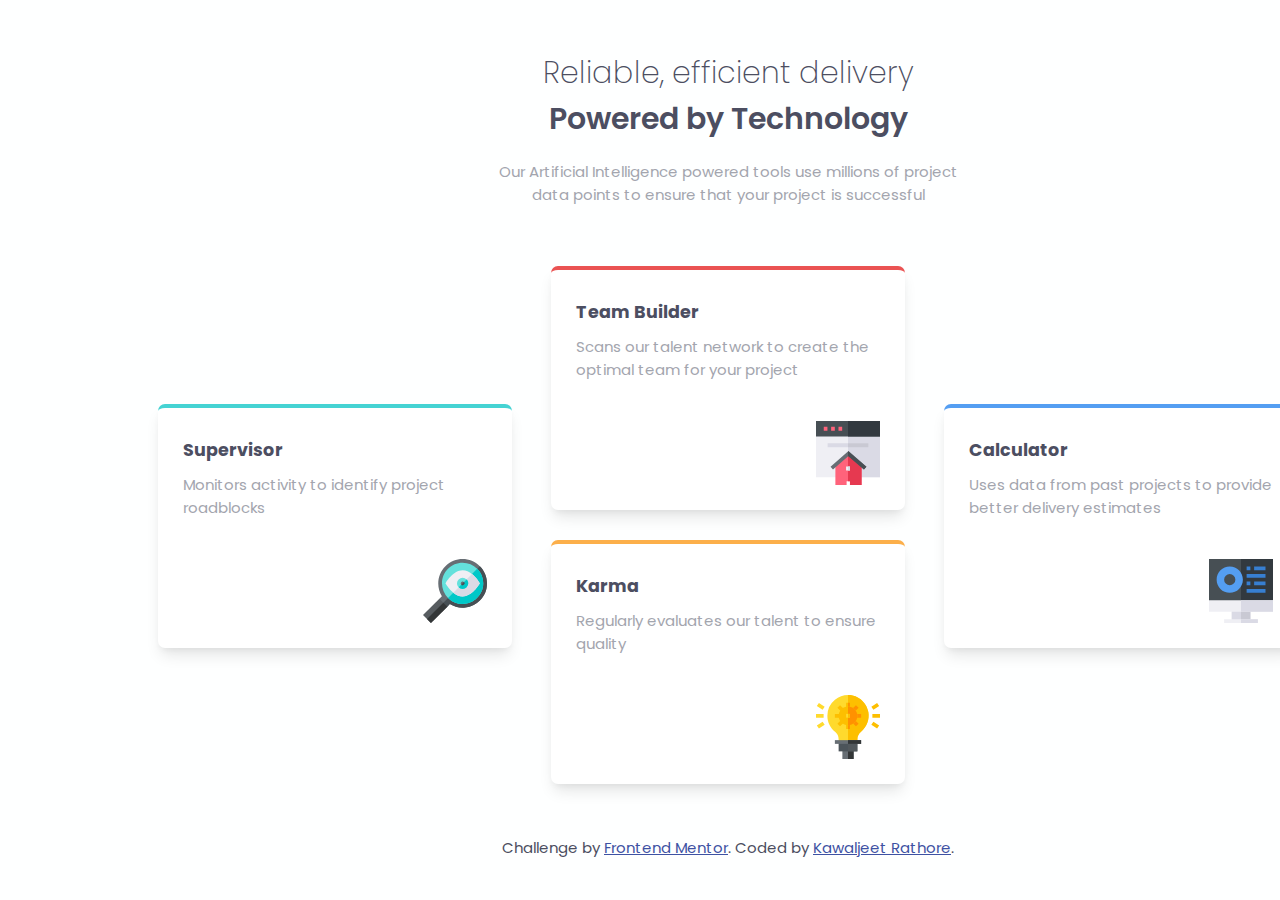
==== 1)Four card feature section/index.html @ 3c79111d "Add files via upload" ====
<!DOCTYPE html>
<html lang="en">
<head>
    <meta charset="UTF-8">
    <!-- <meta name="viewport" content="width=device-width, initial-scale=1.0">
    <meta http-equiv="X-UA-Compatible" content="ie=edge"> -->
    <title>Four card feature section</title>
    <link rel="icon" href="images/favicon-32x32.png">
    <link rel="stylesheet" href="styles.css">
    <link href="https://fonts.googleapis.com/css?family=Poppins:200,400,600&display=swap" rel="stylesheet">    
</head>
<body> 
    <header class="header">
        <h1 class="header_title">Reliable, efficient delivery</h1>
        <h1 class="header_subt">Powered by Technology</h1>
        <p class="paragraph">Our Artificial Intelligence powered tools use millions of project
            data points to ensure that your project is successful</p>
    </header>

    <main class="main">
        <div class="container" id="top-container">
            <h3 class="title">Team Builder</h3>
            <p class="description">Scans our talent network to create the optimal team for your project</p>
            <img class="main-img" src="images/icon-team-builder.svg" alt="Team builder.jpg">
        </div>
        <div class="container" id="bottom-container">
            <h3 class="title">Karma</h3>
            <p class="description">Regularly evaluates our talent to ensure quality</p>
            <img class="main-img" src="images/icon-karma.svg" alt="Karma.jpg">
        </div>

        <div class="container" id="left-container">
            <h3 class="title">Supervisor</h3>
            <p class="description">Monitors activity to identify project roadblocks</p>
            <img class="main-img" src="images/icon-supervisor.svg" alt="">
        </div>

        <div class="container" id="right-container">
            <h3 class="title">Calculator</h3>
            <p class="description">Uses data from past projects to provide better delivery estimates</p>
            <img class="main-img" src="images/icon-calculator.svg" alt="">
        </div>
    </main>

    <footer>
        <p class="attribution">
          Challenge by <a href="https://www.frontendmentor.io?ref=challenge" target="_blank">Frontend Mentor</a>. 
          Coded by <a href="#">Kawaljeet Rathore</a>.
        </p>
      </footer>
    
</body>
</html>
---- 1)Four card feature section/styles.css ----
body {
    width: 1440px;;
    text-align: center;
    font-size: 15px;
    font-family: 'Poppins', sans-serif;
    background-color: rgb(254, 255, 255);
}
.header {
    padding-left: 200px;
    padding-right: 200px;
    text-align: center;
}
.header_title {
    width: 440px;
    font-weight: 250;
    margin: 0;
    margin-top: 50px;
    padding-left: 300px;
    padding-right: 300px;    
}
.header_subt {
    width: 440px;
    font-weight: 600;
    margin: 0;
    margin-bottom: 18px;
    padding-left: 300px;
    padding-right: 300px;
}
.paragraph {
    width: 470px;
    font-size: 15px;
    margin-bottom: 60px;
    padding-left: 285px;
    padding-right: 285px;
    color: hsl(229, 6%, 66%);
}
h1,h3{
    color: hsl(234, 12%, 34%);
}
p {
    color: hsl(229, 6%, 66%);
}
main {
    position: relative;
    width: 1200px;
    height: 520px;
    margin: 0 auto;
}
.container {
    position: relative;
    height: 190px;
    width: 304px;
    background-color: white;
    border-radius: 7px;
    padding: 25px; 
    box-shadow: 0 10px 15px -3px rgba(0, 0, 0, 0.1),
     0 4px 6px -2px rgba(0, 0, 0, 0.05);
}
#top-container {
    margin: 30px auto;
    border-top: solid 4px hsl(0, 78%, 62%);
}
#bottom-container {
    margin: 25px auto;
    border-top: solid 4px hsl(34, 97%, 64%);
}
#left-container {
    position: absolute;
    left: 30px;
    top: 138px;
    border-top: solid 4px hsl(180, 62%, 55%);;
}
#right-container {
    position: absolute;
    right: 30px;
    top: 138px;
    border-top: solid 4px hsl(212, 86%, 64%);; 
}
.title {
    margin-top: 4px;
    margin-bottom: 0;
    text-align: left;
    width: 304px;
}
.description {
    margin-top: 10px;
    margin-bottom: 40px;
    text-align: left;
    width: 304px;
}
.main-img {
    position: absolute;
    right: 25px;
    bottom: 25px;
}
footer {
    margin: 50px 0 20px 0;
}
.attribution {
    font-size: 15px; text-align: center;
    color: hsl(234, 12%, 34%);
}
.attribution a{ 
    color: hsl(228, 45%, 44%);
}
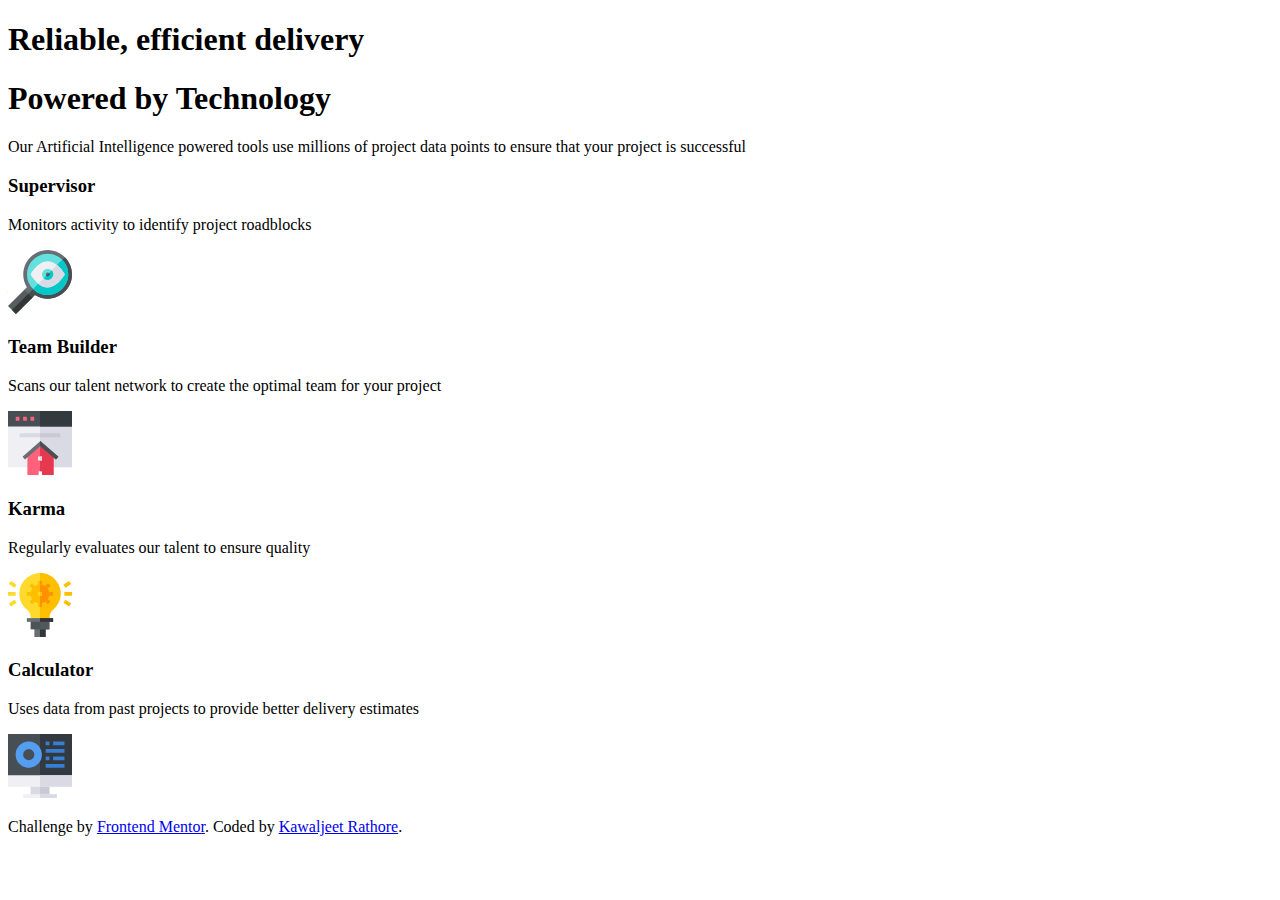
==== commit 216c1870: "Update index.html" ====
--- a/1)Four card feature section/index.html
+++ b/1)Four card feature section/index.html
@@ -2,43 +2,58 @@
 <html lang="en">
 <head>
     <meta charset="UTF-8">
-    <!-- <meta name="viewport" content="width=device-width, initial-scale=1.0">
-    <meta http-equiv="X-UA-Compatible" content="ie=edge"> -->
+    <meta name="viewport" content="width=device-width, initial-scale=1.0">
+    <meta http-equiv="X-UA-Compatible" content="ie=edge">
     <title>Four card feature section</title>
     <link rel="icon" href="images/favicon-32x32.png">
-    <link rel="stylesheet" href="styles.css">
+    <!-- <link rel="stylesheet" href="https://stackpath.bootstrapcdn.com/bootstrap/4.4.1/css/bootstrap.min.css"
+    integrity="sha384-Vkoo8x4CGsO3+Hhxv8T/Q5PaXtkKtu6ug5TOeNV6gBiFeWPGFN9MuhOf23Q9Ifjh" crossorigin="anonymous"> 
+    <link rel="stylesheet" href="styles.css"  -->
+    <link rel="stylesheet" href="responsive.css">
     <link href="https://fonts.googleapis.com/css?family=Poppins:200,400,600&display=swap" rel="stylesheet">    
 </head>
 <body> 
-    <header class="header">
-        <h1 class="header_title">Reliable, efficient delivery</h1>
-        <h1 class="header_subt">Powered by Technology</h1>
-        <p class="paragraph">Our Artificial Intelligence powered tools use millions of project
-            data points to ensure that your project is successful</p>
+    <section>
+    <header>
+        <h1 class="header-title"> Reliable, efficient delivery </h1>
+        <h1 class="header-subtitle"> Powered by Technology </h1>
+        <p class="header-description"> Our Artificial Intelligence powered tools use millions of project
+            data points to ensure that your project is successful </p>
     </header>
 
     <main class="main">
-        <div class="container" id="top-container">
-            <h3 class="title">Team Builder</h3>
-            <p class="description">Scans our talent network to create the optimal team for your project</p>
-            <img class="main-img" src="images/icon-team-builder.svg" alt="Team builder.jpg">
-        </div>
-        <div class="container" id="bottom-container">
-            <h3 class="title">Karma</h3>
-            <p class="description">Regularly evaluates our talent to ensure quality</p>
-            <img class="main-img" src="images/icon-karma.svg" alt="Karma.jpg">
+        <div class="container" id="left-container">
+            <div>
+                <h3 class="title">Supervisor</h3>
+                <p class="description">Monitors activity to identify project roadblocks</p>
+                <div class="img-container"><img class="main-img" src="images/icon-supervisor.svg" alt=""></div>
+            </div>
         </div>
 
-        <div class="container" id="left-container">
-            <h3 class="title">Supervisor</h3>
-            <p class="description">Monitors activity to identify project roadblocks</p>
-            <img class="main-img" src="images/icon-supervisor.svg" alt="">
+        <div class="mid-container">
+        <div class="container" id="mid-top-container">
+            <div>
+                <h3 class="title">Team Builder</h3>
+                <p class="description">Scans our talent network to create the optimal team for your project</p>
+                <div class="img-container"><img class="main-img" src="images/icon-team-builder.svg" alt="Team builder.jpg"></div>
+            </div>
+        </div>
+
+        <div class="container" id="mid-bottom-container">
+            <div>
+                <h3 class="title">Karma</h3>
+                <p class="description">Regularly evaluates our talent to ensure quality</p>
+                <div class="img-container"><img class="main-img" src="images/icon-karma.svg" alt="Karma.jpg"></div>
+            </div>
+        </div>
         </div>
 
         <div class="container" id="right-container">
-            <h3 class="title">Calculator</h3>
-            <p class="description">Uses data from past projects to provide better delivery estimates</p>
-            <img class="main-img" src="images/icon-calculator.svg" alt="">
+            <div>
+                <h3 class="title">Calculator</h3>
+                <p class="description">Uses data from past projects to provide better delivery estimates</p>
+                <div class="img-container"><img class="main-img" src="images/icon-calculator.svg" alt=""></div>
+            </div>
         </div>
     </main>
 
@@ -48,6 +63,6 @@
           Coded by <a href="#">Kawaljeet Rathore</a>.
         </p>
       </footer>
-    
+    </section>
 </body>
-</html>+</html>
